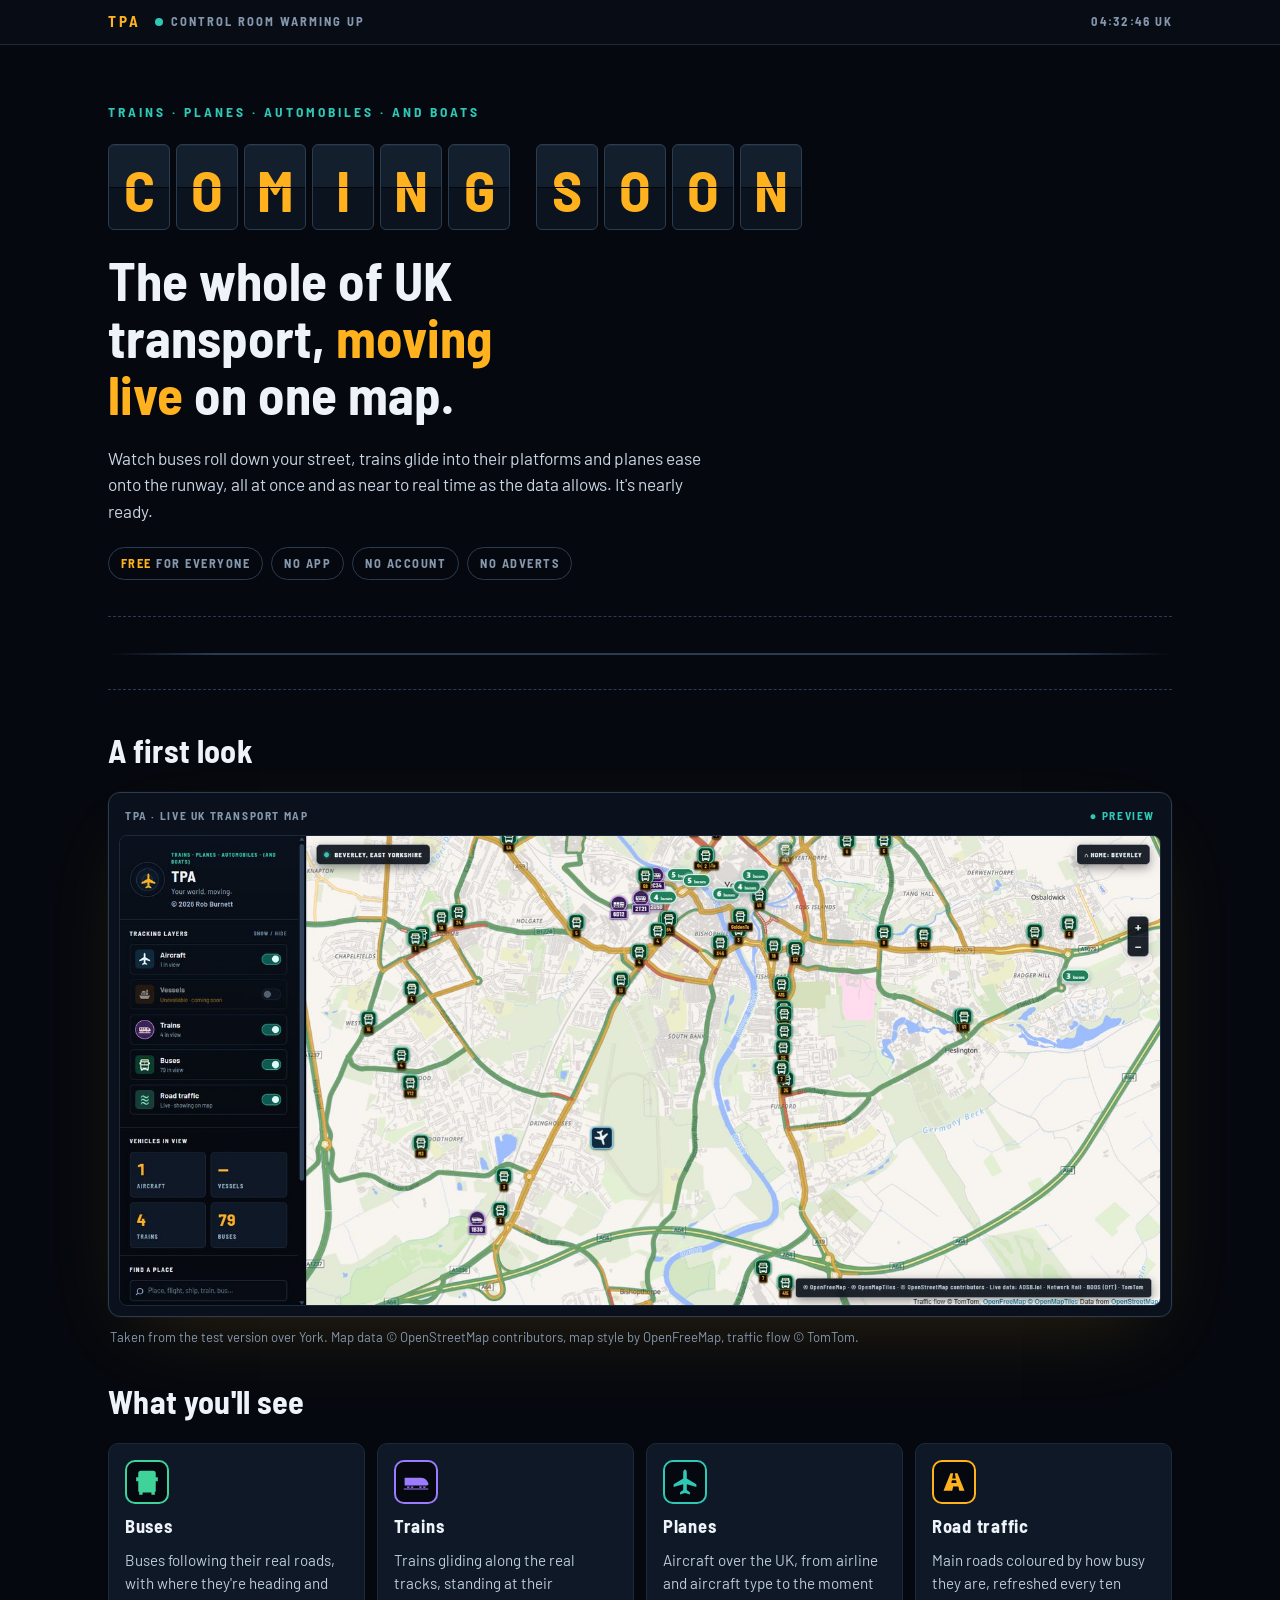
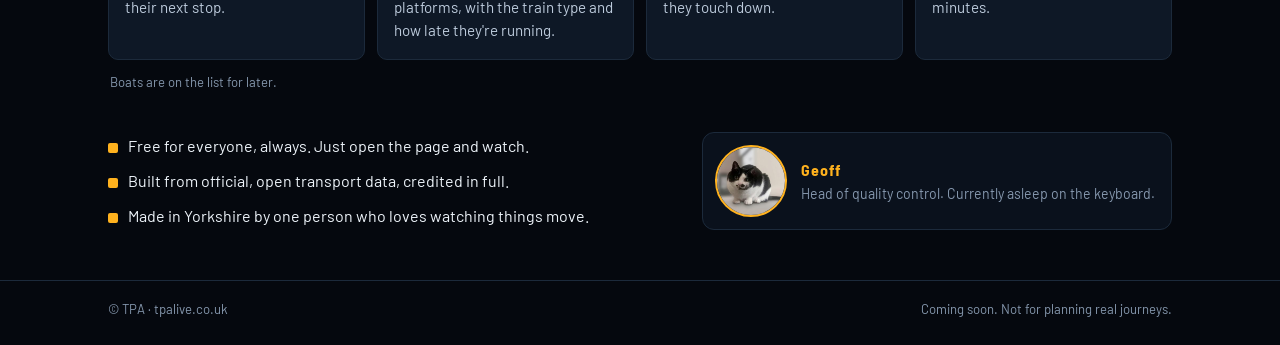
==== v4/web/coming-soon/index.html @ bb5d3092 "Kit 4.16: tpalive.co.uk shows a coming-soon page (no password; test site unchanged) Owner 5 Nov 15:5" ====
<!doctype html>
<html lang="en-GB">
<head>
<meta charset="utf-8">
<meta name="viewport" content="width=device-width, initial-scale=1, viewport-fit=cover">
<title>TPA · Live UK transport, coming soon</title>
<meta name="description" content="TPA: buses, trains, planes and road traffic moving live on one map of the UK. Free for everyone. Coming soon.">
<meta name="theme-color" content="#05080e">
<style>
/* TPA coming-soon page (kit 4.16). Control-room look: navy-black, departure-board amber, signal teal.
   Self-contained: own fonts, no outside requests, nothing collected. */
@font-face{font-family:'TPA Sans';src:url(fonts/Barlow-Regular.woff) format('woff');font-weight:400;font-display:swap}
@font-face{font-family:'TPA Sans';src:url(fonts/Barlow-SemiBold.woff) format('woff');font-weight:600;font-display:swap}
@font-face{font-family:'TPA Sign';src:url(fonts/BarlowSemiCondensed-Bold.woff) format('woff');font-weight:700;font-display:swap}
:root{--bg:#05080e;--panel:#0a111c;--panel2:#0e1826;--line:#1c2a3b;--line2:#2a3c52;--soft:#8597ad;--white:#edf3f9;
  --amber:#ffb21e;--teal:#2fc7b5;--green:#3fd39a;--purple:#9b7bff;
  --sign:'TPA Sign','Arial Narrow',Arial,sans-serif;--sans:'TPA Sans',system-ui,-apple-system,'Segoe UI',Arial,sans-serif;color-scheme:dark}
*{box-sizing:border-box}
html,body{margin:0;background:var(--bg);color:var(--white);font-family:var(--sans);font-size:16px;line-height:1.55}
body{padding-top:env(safe-area-inset-top,0px);padding-bottom:env(safe-area-inset-bottom,0px);overflow-x:hidden}
.wrap{max-width:1100px;margin:0 auto;padding-left:max(18px,env(safe-area-inset-left,0px));padding-right:max(18px,env(safe-area-inset-right,0px))}
a{color:var(--teal)}
:focus-visible{outline:2px solid var(--teal);outline-offset:3px}

/* top status strip */
.strip{border-bottom:1px solid var(--line);background:#070c15}
.strip .wrap{display:flex;justify-content:space-between;align-items:center;gap:12px;padding-block:10px;font-family:var(--sign);letter-spacing:.16em;font-size:.78rem;color:var(--soft);text-transform:uppercase}
.onair{display:flex;align-items:center;gap:8px}
.dot{width:8px;height:8px;border-radius:50%;background:var(--teal);box-shadow:0 0 0 0 rgba(47,199,181,.6);animation:ping 2s infinite}
@keyframes ping{0%{box-shadow:0 0 0 0 rgba(47,199,181,.55)}70%{box-shadow:0 0 0 9px rgba(47,199,181,0)}100%{box-shadow:0 0 0 0 rgba(47,199,181,0)}}
  .brand{color:var(--amber);font-weight:700;letter-spacing:.2em;font-size:.95rem;margin-right:6px}
#clock{font-variant-numeric:tabular-nums;letter-spacing:.1em}

/* hero */
.hero{padding-block:56px 28px;display:grid;gap:22px;justify-items:start}
.eyebrow{font-family:var(--sign);letter-spacing:.22em;color:var(--teal);font-size:.85rem;text-transform:uppercase}
.board{display:flex;flex-wrap:wrap;gap:14px 26px}
.word{display:flex;gap:6px}
.flap{display:inline-grid;place-items:center;width:clamp(30px,9vw,62px);height:clamp(44px,12.6vw,86px);background:linear-gradient(#141f2e 0 49%,#0b131f 51% 100%);
  border:1px solid var(--line2);border-radius:6px;font-family:var(--sign);font-weight:700;font-size:clamp(26px,8.4vw,58px);color:var(--amber);position:relative;
  box-shadow:inset 0 1px 0 rgba(255,255,255,.04)}
.flap::after{content:"";position:absolute;left:0;right:0;top:50%;height:1px;background:#03060b}
h1{margin:0;font-family:var(--sign);font-weight:700;font-size:clamp(1.9rem,5vw,3.3rem);line-height:1.08;text-wrap:balance;max-width:20ch}
h1 em{font-style:normal;color:var(--amber)}
.lead{margin:0;max-width:60ch;color:#c9d4e2;font-size:1.08rem}
.chips{display:flex;flex-wrap:wrap;gap:8px}
.chip{border:1px solid var(--line2);border-radius:999px;padding:6px 12px;font-family:var(--sign);letter-spacing:.12em;font-size:.78rem;color:var(--soft);text-transform:uppercase}
.chip b{color:var(--amber);font-weight:700}

/* moving line: TPA's own icons glide past */
.track{position:relative;height:74px;margin-block:8px 6px;border-top:1px dashed var(--line2);border-bottom:1px dashed var(--line2);overflow:hidden}
.track .rail{position:absolute;left:0;right:0;top:50%;height:2px;background:linear-gradient(90deg,transparent,var(--line2) 10%,var(--line2) 90%,transparent)}
.mover{position:absolute;top:50%;width:46px;height:46px;margin-top:-23px;left:-60px;animation:glide linear infinite;display:grid;place-items:center;border-radius:12px;border:2px solid currentColor;background:var(--panel)}
.mover svg{width:30px;height:30px}
.m1{color:var(--purple);animation-duration:14s}
.m2{color:var(--green);animation-duration:22s;animation-delay:-8s;border-radius:9px}
.m3{color:var(--teal);animation-duration:9s;animation-delay:-3s;border-radius:50%;top:28%}
.m4{color:var(--purple);animation-duration:17s;animation-delay:-12s}
@keyframes glide{from{transform:translateX(0)}to{transform:translateX(calc(100vw + 120px))}}
.m3 svg{transform:rotate(90deg)}

/* screen */
.screen-sec{padding-block:30px}
.monitor{border:1px solid var(--line2);border-radius:12px;background:var(--panel);padding:10px;box-shadow:0 30px 80px -30px rgba(255,178,30,.18),0 0 0 1px rgba(255,255,255,.02)}
.monitor .bar{display:flex;align-items:center;justify-content:space-between;gap:10px;padding:4px 6px 10px;font-family:var(--sign);letter-spacing:.14em;font-size:.72rem;color:var(--soft);text-transform:uppercase}
.monitor .live{color:var(--teal)}
.monitor img{display:block;width:100%;height:auto;border-radius:8px;border:1px solid var(--line)}
.caption{margin:10px 2px 0;color:var(--soft);font-size:.82rem}

/* what to expect */
h2{font-family:var(--sign);font-weight:700;font-size:clamp(1.4rem,3.4vw,2rem);margin:0 0 16px;letter-spacing:.01em}
.cards{display:grid;grid-template-columns:repeat(4,minmax(0,1fr));gap:12px}
@media (max-width:860px){.cards{grid-template-columns:repeat(2,minmax(0,1fr))}}
@media (max-width:480px){.cards{grid-template-columns:minmax(0,1fr)}}
.card{background:var(--panel2);border:1px solid var(--line);border-radius:10px;padding:16px;display:grid;gap:8px;align-content:start}
.card .ic{width:44px;height:44px;border-radius:10px;display:grid;place-items:center;border:2px solid currentColor;background:var(--bg)}
.card .ic svg{width:28px;height:28px}
.card h3{margin:0;font-family:var(--sign);font-weight:700;font-size:1.15rem;letter-spacing:.04em}
.card p{margin:0;color:#bccadb;font-size:.95rem}
.soon{opacity:.75}
.soon .tag{font-family:var(--sign);font-size:.72rem;letter-spacing:.14em;color:var(--amber);text-transform:uppercase}

.promise{padding-block:40px 20px;display:grid;grid-template-columns:minmax(0,1fr) auto;gap:24px;align-items:center}
@media (max-width:700px){.promise{grid-template-columns:minmax(0,1fr)}}
.promise ul{margin:0;padding:0;list-style:none;display:grid;gap:10px}
.promise li{display:flex;gap:10px;align-items:baseline}
.promise li::before{content:"";flex:none;width:10px;height:10px;border-radius:2px;background:var(--amber);transform:translateY(1px)}
.geoff{display:flex;gap:14px;align-items:center;background:var(--panel);border:1px solid var(--line);border-radius:12px;padding:12px 16px 12px 12px}
.geoff img{width:72px;height:72px;border-radius:50%;object-fit:cover;border:2px solid var(--amber)}
.geoff b{font-family:var(--sign);letter-spacing:.06em;color:var(--amber)}
.geoff span{display:block;color:var(--soft);font-size:.88rem}

footer{border-top:1px solid var(--line);margin-top:30px}
footer .wrap{padding-block:18px 26px;color:var(--soft);font-size:.82rem;display:flex;flex-wrap:wrap;gap:8px 18px;justify-content:space-between}

@media (prefers-reduced-motion:reduce){.mover,.dot{animation:none}.mover{position:static;margin:0;display:inline-grid}.track{display:flex;gap:16px;align-items:center;justify-content:center;height:auto;padding:12px}.track .rail{display:none}}
</style>
</head>
<body>
<div class="strip"><div class="wrap">
  <span class="onair"><b class="brand">TPA</b><span class="dot" aria-hidden="true"></span>Control room warming up</span>
  <span id="clock" aria-label="Current UK time"></span>
</div></div>

<main class="wrap">
  <section class="hero" aria-labelledby="h">
    <span class="eyebrow">Trains · Planes · Automobiles · and boats</span>
    <div class="board" id="board" aria-hidden="true"></div>
    <h1 id="h">The whole of UK transport, <em>moving live</em> on one map.</h1>
    <p class="lead">Watch buses roll down your street, trains glide into their platforms and planes ease onto the runway, all at once and as near to real time as the data allows. It's nearly ready.</p>
    <div class="chips"><span class="chip"><b>Free</b> for everyone</span><span class="chip">No app</span><span class="chip">No account</span><span class="chip">No adverts</span></div>
  </section>

  <div class="track" aria-hidden="true">
    <div class="rail"></div>
    <div class="mover m1"><svg viewBox="0 0 32 32"><path fill="currentColor" d="M3 11h18.5c3.6 0 6.2 1.6 7.7 4.6l.9 1.8c.6 1.3-.3 2.6-1.7 2.6H3ZM5 13.2h3v3H5ZM10 13.2h3v3h-3ZM15 13.2h3v3h-3ZM21 13.2h2.6c1.5 0 2.8.8 3.5 2.2l.4.8H21ZM5.4 21.2a1.7 1.7 0 1 0 3.4 0ZM9.8 21.2a1.7 1.7 0 1 0 3.4 0ZM19.4 21.2a1.7 1.7 0 1 0 3.4 0ZM23.8 21.2a1.7 1.7 0 1 0 3.4 0ZM2 23.4h28v1.3H2Z"/><path fill="#ffb21e" d="M3.6 17.4h24.6v1.1H3.6Z"/></svg></div>
    <div class="mover m2"><svg viewBox="0 0 32 32"><path fill="currentColor" d="M9 3h14a3 3 0 0 1 3 3v20a2 2 0 0 1-2 2H8a2 2 0 0 1-2-2V6a3 3 0 0 1 3-3ZM9 5h14v3H9ZM8 10h7.5v5H8ZM16.5 10H24v5h-7.5ZM8 17.5h16V23H8ZM9 24.4h3V26H9ZM20 24.4h3V26h-3ZM7 28h4v2.5H7ZM21 28h4v2.5h-4ZM3.6 10.5h2.4v4.5H3.6ZM26 10.5h2.4v4.5H26Z"/><path fill="#ffb21e" d="M9.7 5.7h12.6v1.6H9.7Z"/></svg></div>
    <div class="mover m3"><svg viewBox="0 0 32 32"><path fill="currentColor" d="M16 1.8c1.25 0 2.05 1.7 2.05 3.7V12l10.95 6.6v3.1L18.05 18.6V25l3.6 2.7v2.5L16 28.7l-5.65 1.5v-2.5l3.6-2.7v-6.4L3 21.7v-3.1L13.95 12V5.5c0-2 .8-3.7 2.05-3.7Z"/></svg></div>
    <div class="mover m4"><svg viewBox="0 0 32 32"><path fill="currentColor" d="M2 12h17c4.5 0 8.3 2.2 10.6 5.6l.6.9c.5.8-.1 1.7-1 1.7H2ZM4 13.8h12.8v2.3H4ZM19.4 13.8c2.4.2 4.4 1.1 5.9 2.3h-5.9ZM4.3 21.4a1.6 1.6 0 1 0 3.2 0ZM8.3 21.4a1.6 1.6 0 1 0 3.2 0ZM19.3 21.4a1.6 1.6 0 1 0 3.2 0ZM23.3 21.4a1.6 1.6 0 1 0 3.2 0ZM2 23.4h28v1.3H2Z"/><path fill="#ffb21e" d="M26.6 17.2c1.2.4 2.3 1 3 1.6l.6.9c.3.4.1.8-.2 1H26.6Z"/></svg></div>
  </div>

  <section class="screen-sec" id="preview-sec" aria-labelledby="ph">
    <h2 id="ph">A first look</h2>
    <div class="monitor">
      <div class="bar"><span>TPA · live UK transport map</span><span class="live">● Preview</span></div>
      <img src="preview.jpg" alt="A preview of TPA: a dark map of the UK with bus, train and plane icons and coloured road traffic" width="1600" height="722" onerror="document.getElementById('preview-sec').hidden=true">
    </div>
    <p class="caption">Taken from the test version over York. Map data © OpenStreetMap contributors, map style by OpenFreeMap, traffic flow © TomTom.</p>
  </section>

  <section aria-labelledby="eh">
    <h2 id="eh">What you'll see</h2>
    <div class="cards">
      <article class="card"><span class="ic" style="color:var(--green)"><svg viewBox="0 0 32 32"><path fill="currentColor" d="M9 3h14a3 3 0 0 1 3 3v20a2 2 0 0 1-2 2H8a2 2 0 0 1-2-2V6a3 3 0 0 1 3-3ZM9 5h14v3H9ZM8 10h7.5v5H8ZM16.5 10H24v5h-7.5ZM8 17.5h16V23H8ZM9 24.4h3V26H9ZM20 24.4h3V26h-3ZM7 28h4v2.5H7ZM21 28h4v2.5h-4ZM3.6 10.5h2.4v4.5H3.6ZM26 10.5h2.4v4.5H26Z"/></svg></span><h3>Buses</h3><p>Buses following their real roads, with where they're heading and their next stop.</p></article>
      <article class="card"><span class="ic" style="color:var(--purple)"><svg viewBox="0 0 32 32"><path fill="currentColor" d="M3 11h18.5c3.6 0 6.2 1.6 7.7 4.6l.9 1.8c.6 1.3-.3 2.6-1.7 2.6H3ZM5 13.2h3v3H5ZM10 13.2h3v3h-3ZM15 13.2h3v3h-3ZM21 13.2h2.6c1.5 0 2.8.8 3.5 2.2l.4.8H21ZM5.4 21.2a1.7 1.7 0 1 0 3.4 0ZM9.8 21.2a1.7 1.7 0 1 0 3.4 0ZM19.4 21.2a1.7 1.7 0 1 0 3.4 0ZM23.8 21.2a1.7 1.7 0 1 0 3.4 0ZM2 23.4h28v1.3H2Z"/></svg></span><h3>Trains</h3><p>Trains gliding along the real tracks, standing at their platforms, with the train type and how late they're running.</p></article>
      <article class="card"><span class="ic" style="color:var(--teal)"><svg viewBox="0 0 32 32"><path fill="currentColor" d="M16 1.8c1.25 0 2.05 1.7 2.05 3.7V12l10.95 6.6v3.1L18.05 18.6V25l3.6 2.7v2.5L16 28.7l-5.65 1.5v-2.5l3.6-2.7v-6.4L3 21.7v-3.1L13.95 12V5.5c0-2 .8-3.7 2.05-3.7Z"/></svg></span><h3>Planes</h3><p>Aircraft over the UK, from airline and aircraft type to the moment they touch down.</p></article>
      <article class="card"><span class="ic" style="color:var(--amber)"><svg viewBox="0 0 32 32"><path fill="currentColor" d="M4 26 12 6h3l-1 6h4l-1-6h3l8 20h-6l-1-5h-6l-1 5Zm9-9h6l-.6-3h-4.8Z"/></svg></span><h3>Road traffic</h3><p>Main roads coloured by how busy they are, refreshed every ten minutes.</p></article>
    </div>
    <p class="caption" style="margin-top:12px">Boats are on the list for later.</p>
  </section>

  <section class="promise" aria-label="Our promise">
    <ul>
      <li>Free for everyone, always. Just open the page and watch.</li>
      <li>Built from official, open transport data, credited in full.</li>
      <li>Made in Yorkshire by one person who loves watching things move.</li>
    </ul>
    <div class="geoff"><img src="geoff.jpg" alt="Geoff, a black and white cat" width="72" height="72"><div><b>Geoff</b><span>Head of quality control. Currently asleep on the keyboard.</span></div></div>
  </section>
</main>

<footer><div class="wrap"><span>© TPA · tpalive.co.uk</span><span>Coming soon. Not for planning real journeys.</span></div></footer>

<script>
(function(){
  // departure-board letters flip into place
  var words=['COMING','SOON'], board=document.getElementById('board'), chars='ABCDEFGHIJKLMNOPQRSTUVWXYZ', reduce=matchMedia('(prefers-reduced-motion: reduce)').matches, k=0;
  words.forEach(function(w){
    var g=document.createElement('span');g.className='word';board.appendChild(g);
    w.split('').forEach(function(ch){
      var f=document.createElement('span');f.className='flap';g.appendChild(f);
      if(reduce){f.textContent=ch;return;}
      var n=0,stop=8+(k++)*2;var t=setInterval(function(){f.textContent=n>=stop?ch:chars[(Math.random()*26)|0];if(n++>=stop)clearInterval(t);},55);
    });
  });
  // UK clock in the top strip
  var c=document.getElementById('clock');
  function tick(){try{c.textContent=new Date().toLocaleTimeString('en-GB',{timeZone:'Europe/London',hour:'2-digit',minute:'2-digit',second:'2-digit'})+' UK';}catch(e){c.textContent='';}}
  tick();setInterval(tick,1000);
})();
</script>
</body>
</html>
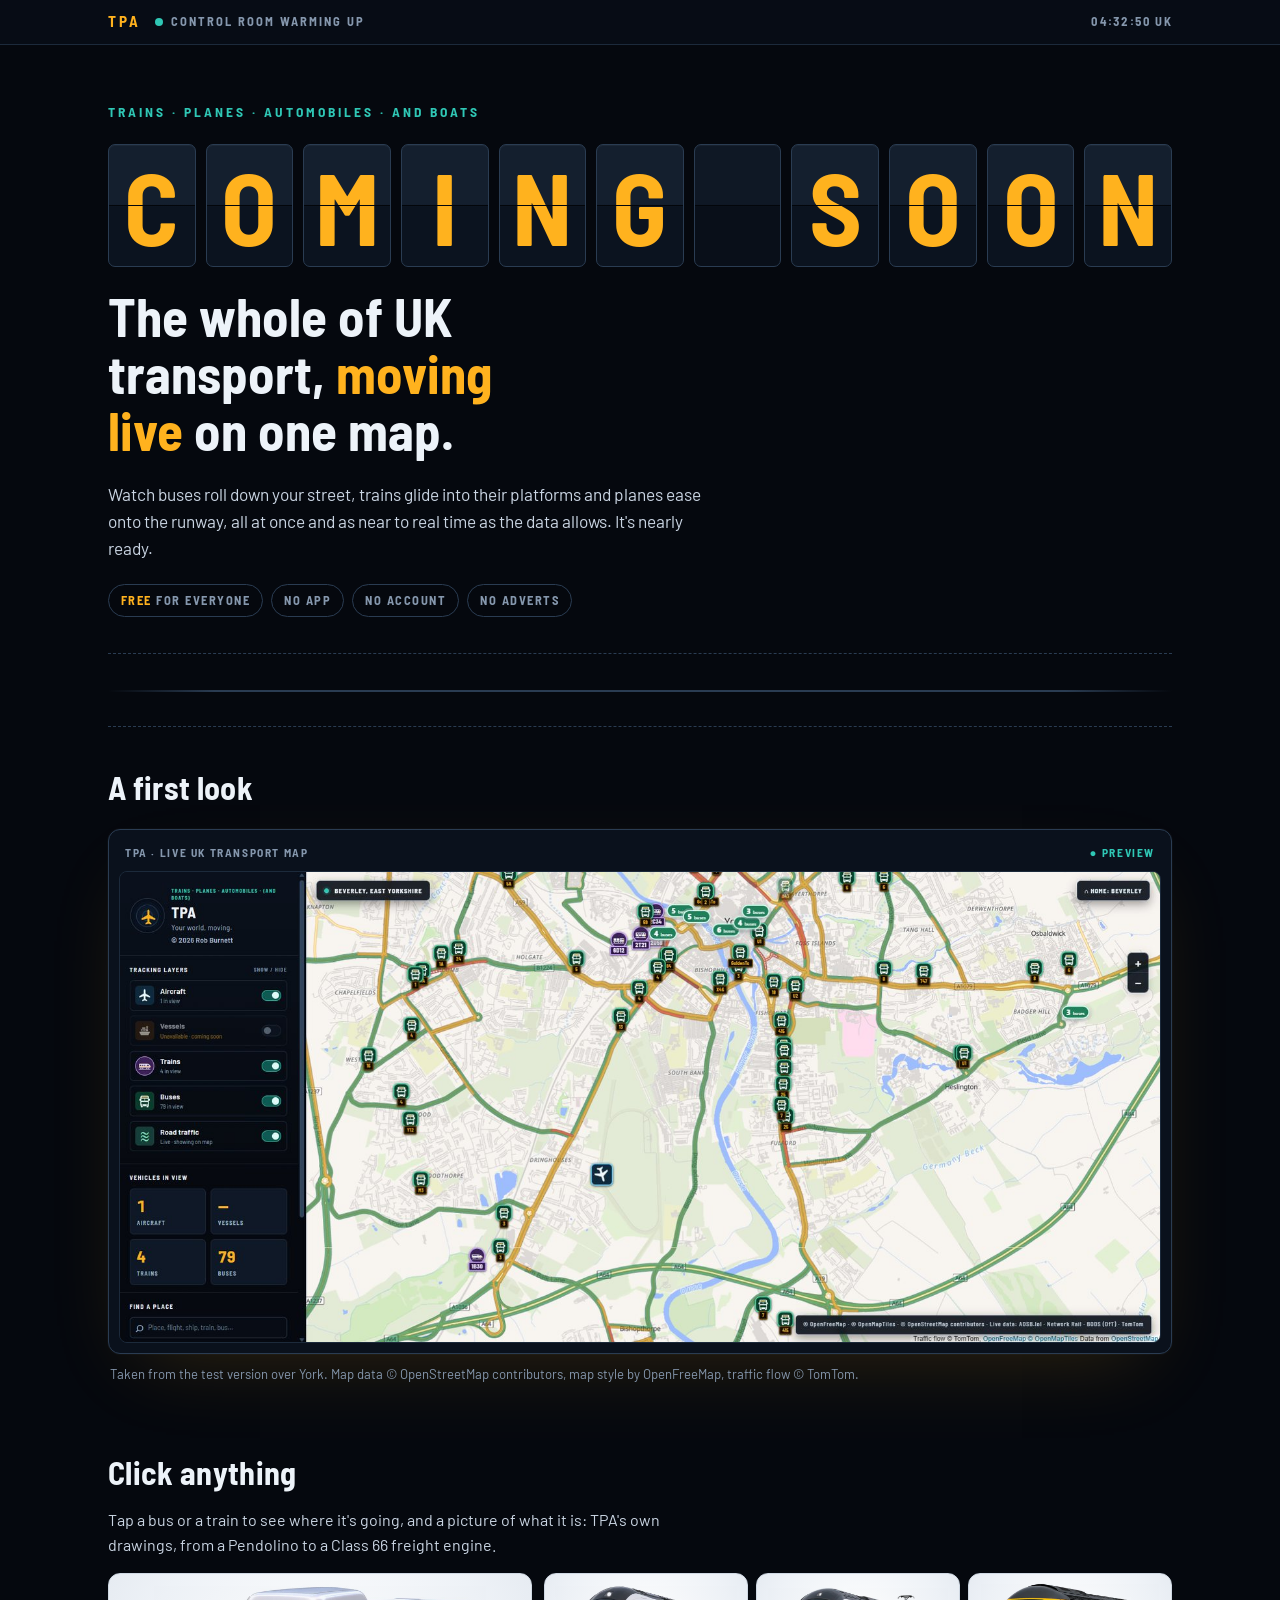
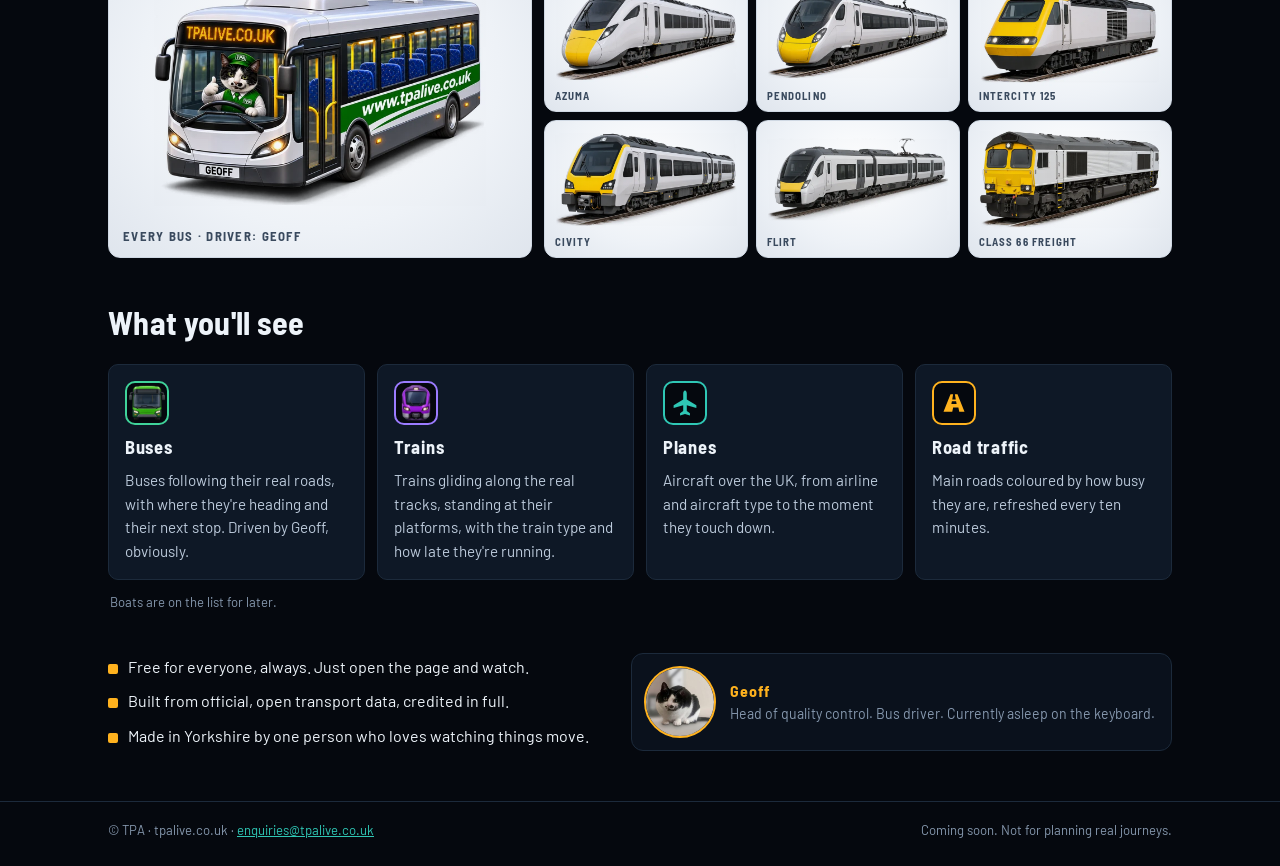
==== commit ab752645: "HQ 4.22.1 + holding page: Geoff's thumbs-up bus, new icons, the fleet, a full-width departure board " ====
--- a/v4/web/coming-soon/index.html
+++ b/v4/web/coming-soon/index.html
@@ -7,7 +7,7 @@
 <meta name="description" content="TPA: buses, trains, planes and road traffic moving live on one map of the UK. Free for everyone. Coming soon.">
 <meta name="theme-color" content="#05080e">
 <style>
-/* TPA coming-soon page (kit 4.16). Control-room look: navy-black, departure-board amber, signal teal.
+/* TPA coming-soon page (kit 4.16; 4.22.1: new icons, the fleet, Geoff's bus). Control-room look: navy-black, departure-board amber, signal teal.
    Self-contained: own fonts, no outside requests, nothing collected. */
 @font-face{font-family:'TPA Sans';src:url(fonts/Barlow-Regular.woff) format('woff');font-weight:400;font-display:swap}
 @font-face{font-family:'TPA Sans';src:url(fonts/Barlow-SemiBold.woff) format('woff');font-weight:600;font-display:swap}
@@ -34,11 +34,13 @@
 /* hero */
 .hero{padding-block:56px 28px;display:grid;gap:22px;justify-items:start}
 .eyebrow{font-family:var(--sign);letter-spacing:.22em;color:var(--teal);font-size:.85rem;text-transform:uppercase}
-.board{display:flex;flex-wrap:wrap;gap:14px 26px}
-.word{display:flex;gap:6px}
-.flap{display:inline-grid;place-items:center;width:clamp(30px,9vw,62px);height:clamp(44px,12.6vw,86px);background:linear-gradient(#141f2e 0 49%,#0b131f 51% 100%);
-  border:1px solid var(--line2);border-radius:6px;font-family:var(--sign);font-weight:700;font-size:clamp(26px,8.4vw,58px);color:var(--amber);position:relative;
-  box-shadow:inset 0 1px 0 rgba(255,255,255,.04)}
+.board{justify-self:stretch;width:100%;display:grid;grid-template-columns:repeat(11,minmax(0,1fr));gap:clamp(3px,.9vw,10px);container-type:inline-size}
+.flap{display:grid;place-items:center;aspect-ratio:5/7;background:linear-gradient(#141f2e 0 49%,#0b131f 51% 100%);
+  border:1px solid var(--line2);border-radius:clamp(3px,.6vw,7px);font-family:var(--sign);font-weight:700;font-size:min(9.6cqw,120px);line-height:1;color:var(--amber);position:relative;
+  box-shadow:inset 0 1px 0 rgba(255,255,255,.04);overflow:hidden}
+.flap.gap{background:linear-gradient(#0f1825 0 49%,#090f19 51% 100%)}
+.flap.turn{animation:turn .055s linear}
+@keyframes turn{0%{transform:scaleY(1)}50%{transform:scaleY(.82)}100%{transform:scaleY(1)}}
 .flap::after{content:"";position:absolute;left:0;right:0;top:50%;height:1px;background:#03060b}
 h1{margin:0;font-family:var(--sign);font-weight:700;font-size:clamp(1.9rem,5vw,3.3rem);line-height:1.08;text-wrap:balance;max-width:20ch}
 h1 em{font-style:normal;color:var(--amber)}
@@ -59,6 +61,19 @@
 @keyframes glide{from{transform:translateX(0)}to{transform:translateX(calc(100vw + 120px))}}
 .m3 svg{transform:rotate(90deg)}
 
+.mover.pic{padding:2px;overflow:hidden}.mover.pic img,.card .ic.pic img{width:100%;height:100%;object-fit:contain;display:block}
+.card .ic.pic{padding:2px;overflow:hidden}
+/* the fleet: click any bus or train for a picture of its type */
+.fleet-sec{padding-block:34px 40px}
+.fleet-lead{margin:-6px 0 16px;color:#c9d4e2;max-width:62ch}
+.fleet{display:grid;grid-template-columns:minmax(0,1.35fr) minmax(0,2fr);gap:12px}
+@media (max-width:760px){.fleet{grid-template-columns:minmax(0,1fr)}}
+.plate{margin:0;border-radius:12px;border:1px solid #cfd8e3;background:radial-gradient(ellipse at 50% 35%,#ffffff 0,#eef2f7 60%,#dfe5ed 100%);padding:10px;display:grid;align-content:space-between}
+.plate img{display:block;width:100%;height:auto;mix-blend-mode:multiply}
+.plate figcaption{color:#3a4a5e;font-size:.8rem;font-family:var(--sign);letter-spacing:.1em;text-transform:uppercase;padding:4px 4px 0}
+.trains{display:grid;grid-template-columns:repeat(3,minmax(0,1fr));gap:8px}
+.trains .plate{padding:6px}
+.trains .plate figcaption{font-size:.68rem;padding-top:2px}
 /* screen */
 .screen-sec{padding-block:30px}
 .monitor{border:1px solid var(--line2);border-radius:12px;background:var(--panel);padding:10px;box-shadow:0 30px 80px -30px rgba(255,178,30,.18),0 0 0 1px rgba(255,255,255,.02)}
@@ -113,10 +128,10 @@
 
   <div class="track" aria-hidden="true">
     <div class="rail"></div>
-    <div class="mover m1"><svg viewBox="0 0 32 32"><path fill="currentColor" d="M3 11h18.5c3.6 0 6.2 1.6 7.7 4.6l.9 1.8c.6 1.3-.3 2.6-1.7 2.6H3ZM5 13.2h3v3H5ZM10 13.2h3v3h-3ZM15 13.2h3v3h-3ZM21 13.2h2.6c1.5 0 2.8.8 3.5 2.2l.4.8H21ZM5.4 21.2a1.7 1.7 0 1 0 3.4 0ZM9.8 21.2a1.7 1.7 0 1 0 3.4 0ZM19.4 21.2a1.7 1.7 0 1 0 3.4 0ZM23.8 21.2a1.7 1.7 0 1 0 3.4 0ZM2 23.4h28v1.3H2Z"/><path fill="#ffb21e" d="M3.6 17.4h24.6v1.1H3.6Z"/></svg></div>
-    <div class="mover m2"><svg viewBox="0 0 32 32"><path fill="currentColor" d="M9 3h14a3 3 0 0 1 3 3v20a2 2 0 0 1-2 2H8a2 2 0 0 1-2-2V6a3 3 0 0 1 3-3ZM9 5h14v3H9ZM8 10h7.5v5H8ZM16.5 10H24v5h-7.5ZM8 17.5h16V23H8ZM9 24.4h3V26H9ZM20 24.4h3V26h-3ZM7 28h4v2.5H7ZM21 28h4v2.5h-4ZM3.6 10.5h2.4v4.5H3.6ZM26 10.5h2.4v4.5H26Z"/><path fill="#ffb21e" d="M9.7 5.7h12.6v1.6H9.7Z"/></svg></div>
+    <div class="mover m1 pic"><img src="pics/icon-train.webp" alt=""></div>
+    <div class="mover m2 pic"><img src="pics/icon-bus.webp" alt=""></div>
     <div class="mover m3"><svg viewBox="0 0 32 32"><path fill="currentColor" d="M16 1.8c1.25 0 2.05 1.7 2.05 3.7V12l10.95 6.6v3.1L18.05 18.6V25l3.6 2.7v2.5L16 28.7l-5.65 1.5v-2.5l3.6-2.7v-6.4L3 21.7v-3.1L13.95 12V5.5c0-2 .8-3.7 2.05-3.7Z"/></svg></div>
-    <div class="mover m4"><svg viewBox="0 0 32 32"><path fill="currentColor" d="M2 12h17c4.5 0 8.3 2.2 10.6 5.6l.6.9c.5.8-.1 1.7-1 1.7H2ZM4 13.8h12.8v2.3H4ZM19.4 13.8c2.4.2 4.4 1.1 5.9 2.3h-5.9ZM4.3 21.4a1.6 1.6 0 1 0 3.2 0ZM8.3 21.4a1.6 1.6 0 1 0 3.2 0ZM19.3 21.4a1.6 1.6 0 1 0 3.2 0ZM23.3 21.4a1.6 1.6 0 1 0 3.2 0ZM2 23.4h28v1.3H2Z"/><path fill="#ffb21e" d="M26.6 17.2c1.2.4 2.3 1 3 1.6l.6.9c.3.4.1.8-.2 1H26.6Z"/></svg></div>
+    <div class="mover m4 pic"><img src="pics/icon-train.webp" alt=""></div>
   </div>
 
   <section class="screen-sec" id="preview-sec" aria-labelledby="ph">
@@ -128,11 +143,27 @@
     <p class="caption">Taken from the test version over York. Map data © OpenStreetMap contributors, map style by OpenFreeMap, traffic flow © TomTom.</p>
   </section>
 
+  <section class="fleet-sec" aria-labelledby="fh">
+    <h2 id="fh">Click anything</h2>
+    <p class="fleet-lead">Tap a bus or a train to see where it's going, and a picture of what it is: TPA's own drawings, from a Pendolino to a Class 66 freight engine.</p>
+    <div class="fleet">
+      <figure class="plate"><img src="pics/bus-geoff.webp" alt="Geoff the cat giving a thumbs up from the driver's seat of a TPA bus" width="720" height="400" loading="lazy"><figcaption>Every bus · driver: Geoff</figcaption></figure>
+      <div class="trains">
+        <figure class="plate"><img src="pics/c800.webp" alt="" width="720" height="400" loading="lazy"><figcaption>Azuma</figcaption></figure>
+        <figure class="plate"><img src="pics/c390.webp" alt="" width="720" height="400" loading="lazy"><figcaption>Pendolino</figcaption></figure>
+        <figure class="plate"><img src="pics/c43.webp" alt="" width="720" height="400" loading="lazy"><figcaption>InterCity 125</figcaption></figure>
+        <figure class="plate"><img src="pics/c195.webp" alt="" width="720" height="400" loading="lazy"><figcaption>Civity</figcaption></figure>
+        <figure class="plate"><img src="pics/c755.webp" alt="" width="720" height="400" loading="lazy"><figcaption>FLIRT</figcaption></figure>
+        <figure class="plate"><img src="pics/c66.webp" alt="" width="720" height="400" loading="lazy"><figcaption>Class 66 freight</figcaption></figure>
+      </div>
+    </div>
+  </section>
+
   <section aria-labelledby="eh">
     <h2 id="eh">What you'll see</h2>
     <div class="cards">
-      <article class="card"><span class="ic" style="color:var(--green)"><svg viewBox="0 0 32 32"><path fill="currentColor" d="M9 3h14a3 3 0 0 1 3 3v20a2 2 0 0 1-2 2H8a2 2 0 0 1-2-2V6a3 3 0 0 1 3-3ZM9 5h14v3H9ZM8 10h7.5v5H8ZM16.5 10H24v5h-7.5ZM8 17.5h16V23H8ZM9 24.4h3V26H9ZM20 24.4h3V26h-3ZM7 28h4v2.5H7ZM21 28h4v2.5h-4ZM3.6 10.5h2.4v4.5H3.6ZM26 10.5h2.4v4.5H26Z"/></svg></span><h3>Buses</h3><p>Buses following their real roads, with where they're heading and their next stop.</p></article>
-      <article class="card"><span class="ic" style="color:var(--purple)"><svg viewBox="0 0 32 32"><path fill="currentColor" d="M3 11h18.5c3.6 0 6.2 1.6 7.7 4.6l.9 1.8c.6 1.3-.3 2.6-1.7 2.6H3ZM5 13.2h3v3H5ZM10 13.2h3v3h-3ZM15 13.2h3v3h-3ZM21 13.2h2.6c1.5 0 2.8.8 3.5 2.2l.4.8H21ZM5.4 21.2a1.7 1.7 0 1 0 3.4 0ZM9.8 21.2a1.7 1.7 0 1 0 3.4 0ZM19.4 21.2a1.7 1.7 0 1 0 3.4 0ZM23.8 21.2a1.7 1.7 0 1 0 3.4 0ZM2 23.4h28v1.3H2Z"/></svg></span><h3>Trains</h3><p>Trains gliding along the real tracks, standing at their platforms, with the train type and how late they're running.</p></article>
+      <article class="card"><span class="ic pic" style="color:var(--green)"><img src="pics/icon-bus.webp" alt=""></span><h3>Buses</h3><p>Buses following their real roads, with where they're heading and their next stop. Driven by Geoff, obviously.</p></article>
+      <article class="card"><span class="ic pic" style="color:var(--purple)"><img src="pics/icon-train.webp" alt=""></span><h3>Trains</h3><p>Trains gliding along the real tracks, standing at their platforms, with the train type and how late they're running.</p></article>
       <article class="card"><span class="ic" style="color:var(--teal)"><svg viewBox="0 0 32 32"><path fill="currentColor" d="M16 1.8c1.25 0 2.05 1.7 2.05 3.7V12l10.95 6.6v3.1L18.05 18.6V25l3.6 2.7v2.5L16 28.7l-5.65 1.5v-2.5l3.6-2.7v-6.4L3 21.7v-3.1L13.95 12V5.5c0-2 .8-3.7 2.05-3.7Z"/></svg></span><h3>Planes</h3><p>Aircraft over the UK, from airline and aircraft type to the moment they touch down.</p></article>
       <article class="card"><span class="ic" style="color:var(--amber)"><svg viewBox="0 0 32 32"><path fill="currentColor" d="M4 26 12 6h3l-1 6h4l-1-6h3l8 20h-6l-1-5h-6l-1 5Zm9-9h6l-.6-3h-4.8Z"/></svg></span><h3>Road traffic</h3><p>Main roads coloured by how busy they are, refreshed every ten minutes.</p></article>
     </div>
@@ -145,24 +176,31 @@
       <li>Built from official, open transport data, credited in full.</li>
       <li>Made in Yorkshire by one person who loves watching things move.</li>
     </ul>
-    <div class="geoff"><img src="geoff.jpg" alt="Geoff, a black and white cat" width="72" height="72"><div><b>Geoff</b><span>Head of quality control. Currently asleep on the keyboard.</span></div></div>
+    <div class="geoff"><img src="geoff.jpg" alt="Geoff, a black and white cat" width="72" height="72"><div><b>Geoff</b><span>Head of quality control. Bus driver. Currently asleep on the keyboard.</span></div></div>
   </section>
 </main>
 
-<footer><div class="wrap"><span>© TPA · tpalive.co.uk</span><span>Coming soon. Not for planning real journeys.</span></div></footer>
+<footer><div class="wrap"><span>© TPA · tpalive.co.uk · <a href="mailto:enquiries@tpalive.co.uk">enquiries@tpalive.co.uk</a></span><span>Coming soon. Not for planning real journeys.</span></div></footer>
 
 <script>
 (function(){
-  // departure-board letters flip into place
-  var words=['COMING','SOON'], board=document.getElementById('board'), chars='ABCDEFGHIJKLMNOPQRSTUVWXYZ', reduce=matchMedia('(prefers-reduced-motion: reduce)').matches, k=0;
-  words.forEach(function(w){
-    var g=document.createElement('span');g.className='word';board.appendChild(g);
-    w.split('').forEach(function(ch){
-      var f=document.createElement('span');f.className='flap';g.appendChild(f);
+  // departure-board letters flip into place (4.22.1, owner 21:41: "fit across the page and occasionally flicker
+  // round, like a real one every now and then")
+  var text='COMING SOON', board=document.getElementById('board'), chars='ABCDEFGHIJKLMNOPQRSTUVWXYZ ', reduce=matchMedia('(prefers-reduced-motion: reduce)').matches, flaps=[];
+  text.split('').forEach(function(ch){var f=document.createElement('span');f.className='flap'+(ch===' '?' gap':'');board.appendChild(f);flaps.push([f,ch]);});
+  function roll(first){
+    flaps.forEach(function(p,i){
+      var f=p[0],ch=p[1];
       if(reduce){f.textContent=ch;return;}
-      var n=0,stop=8+(k++)*2;var t=setInterval(function(){f.textContent=n>=stop?ch:chars[(Math.random()*26)|0];if(n++>=stop)clearInterval(t);},55);
+      var n=0,stop=(first?8:5)+i*2+((Math.random()*4)|0);
+      var t=setInterval(function(){
+        f.textContent=n>=stop?ch:chars[(Math.random()*chars.length)|0];
+        f.classList.remove('turn');void f.offsetWidth;f.classList.add('turn');
+        if(n++>=stop)clearInterval(t);},55);
     });
-  });
+  }
+  roll(true);
+  if(!reduce)(function later(){setTimeout(function(){if(!document.hidden)roll(false);later();},18000+Math.random()*22000);})();
   // UK clock in the top strip
   var c=document.getElementById('clock');
   function tick(){try{c.textContent=new Date().toLocaleTimeString('en-GB',{timeZone:'Europe/London',hour:'2-digit',minute:'2-digit',second:'2-digit'})+' UK';}catch(e){c.textContent='';}}
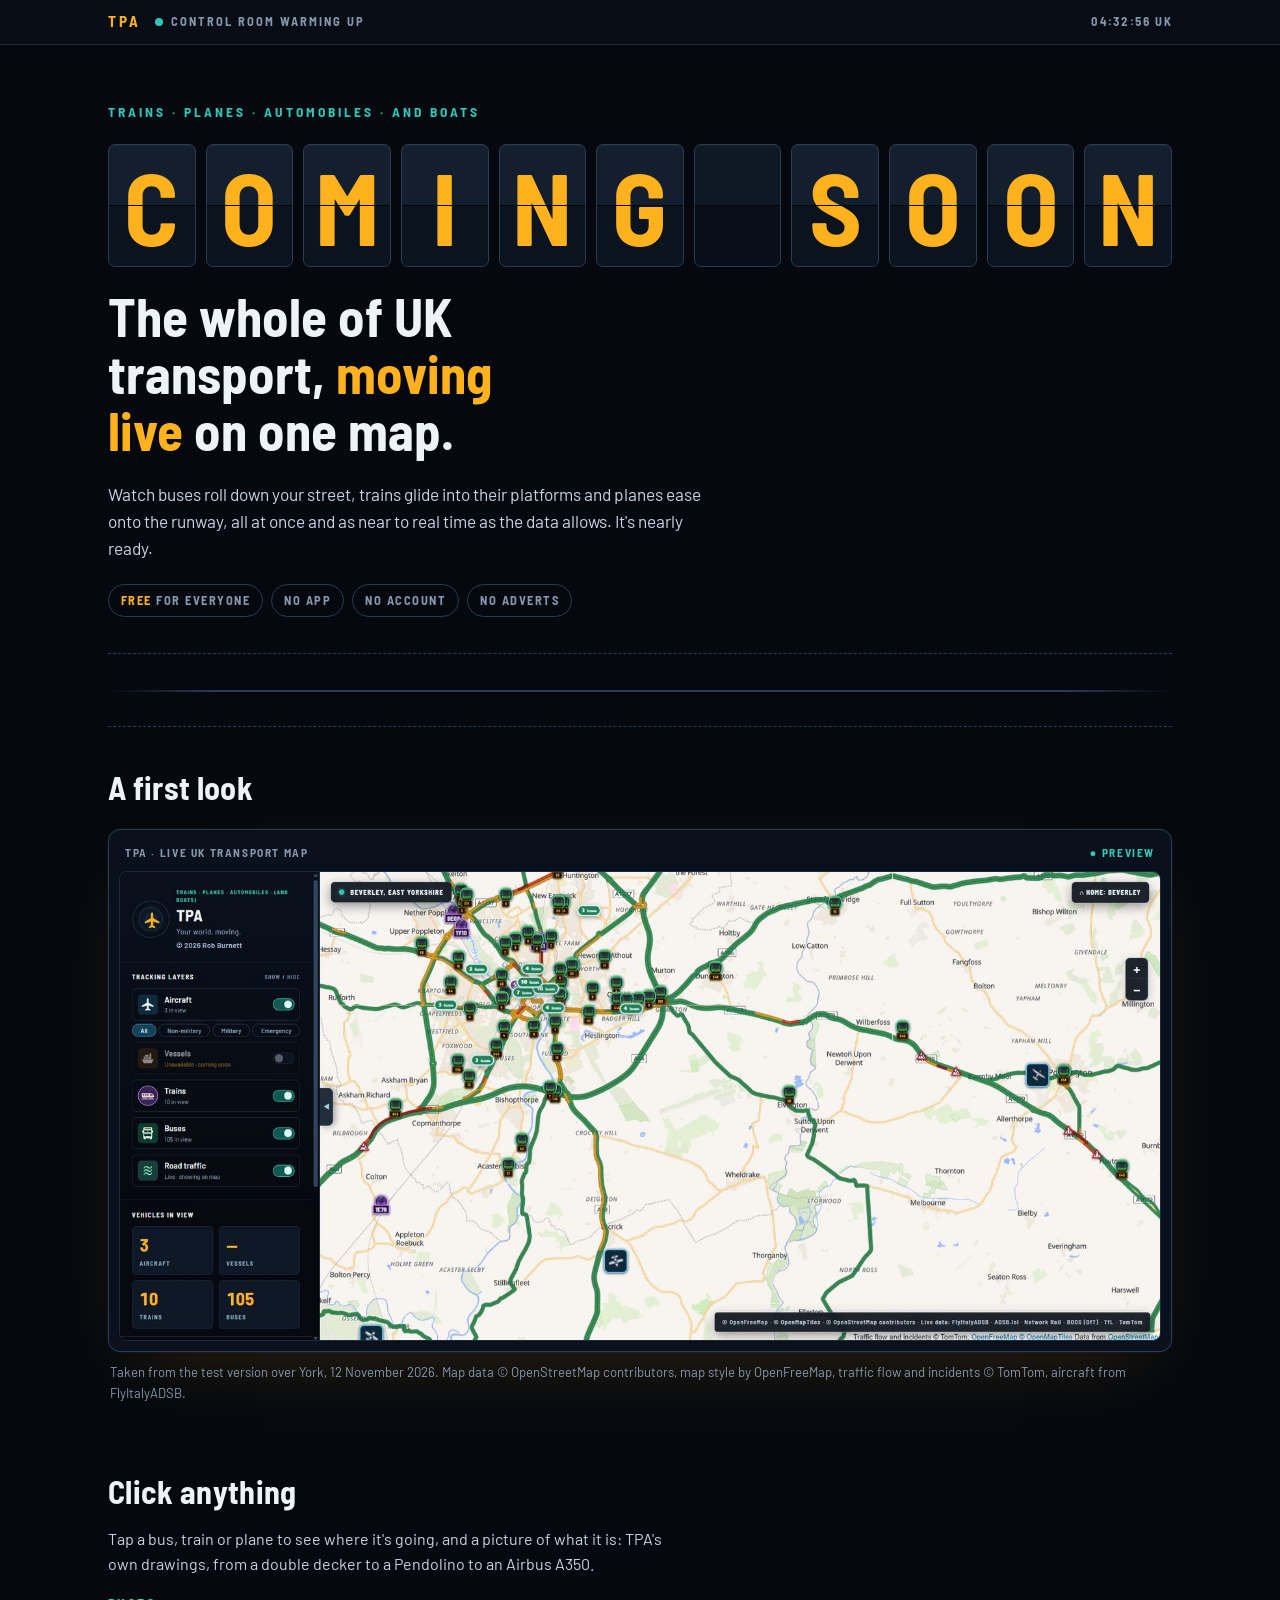
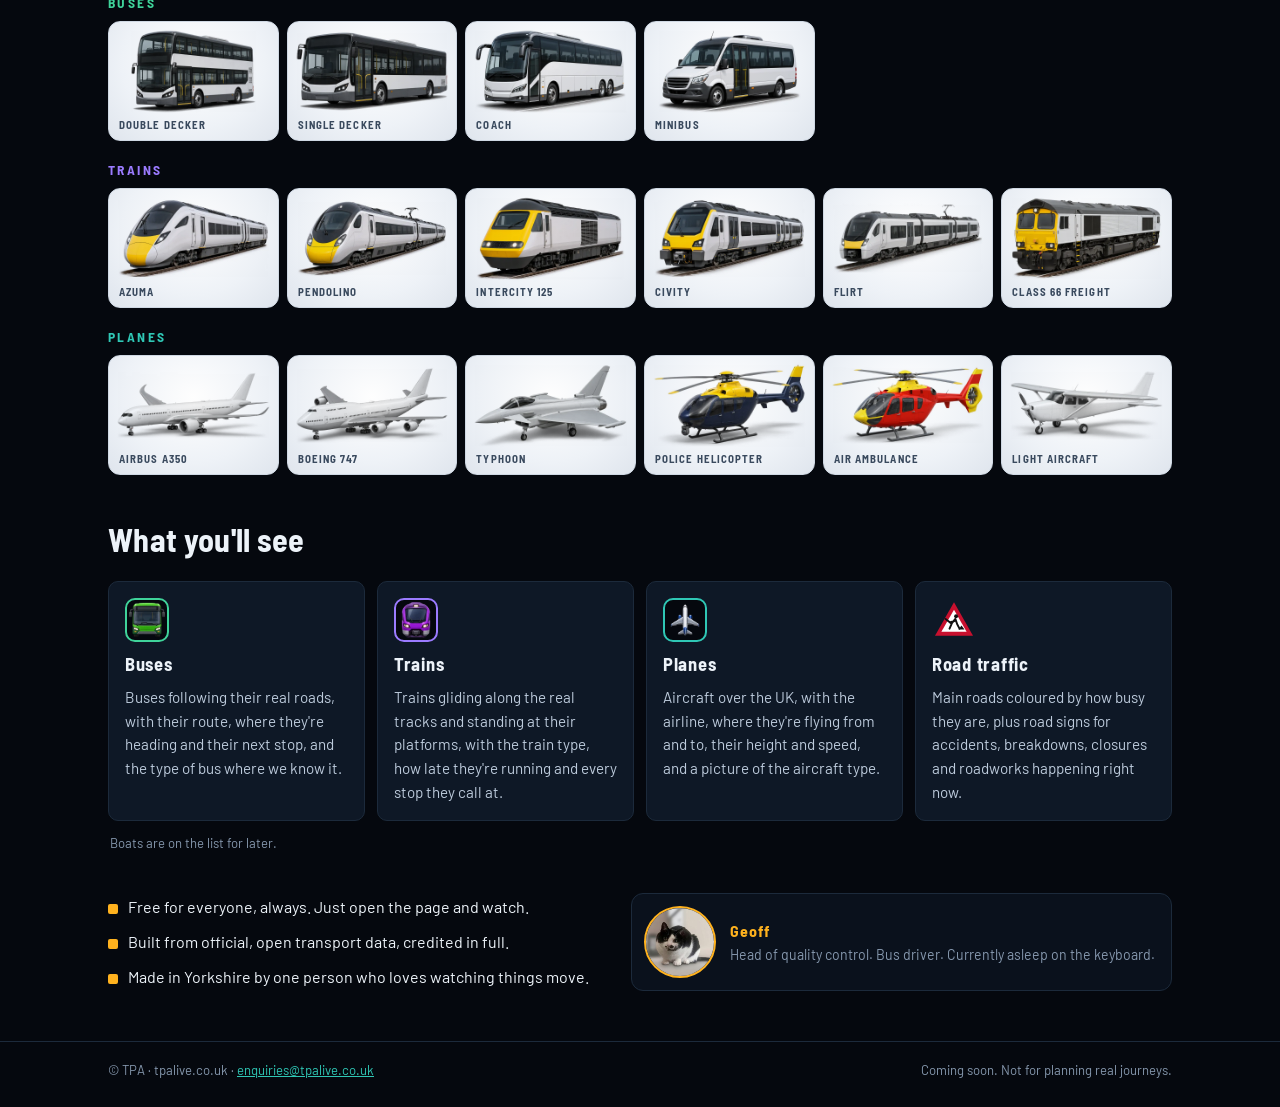
==== commit 101f5233: "Holding page shows launch-day TPA; kit gives trains 450 MB Co-Authored-By: Claude Opus 5.5 <noreply@" ====
--- a/v4/web/coming-soon/index.html
+++ b/v4/web/coming-soon/index.html
@@ -7,7 +7,8 @@
 <meta name="description" content="TPA: buses, trains, planes and road traffic moving live on one map of the UK. Free for everyone. Coming soon.">
 <meta name="theme-color" content="#05080e">
 <style>
-/* TPA coming-soon page (kit 4.16; 4.22.1: new icons, the fleet, Geoff's bus). Control-room look: navy-black, departure-board amber, signal teal.
+/* TPA coming-soon page (kit 4.16; 4.22.1: new icons, the fleet, Geoff's bus; 12 Nov 2026: shows what launch day looks like -
+   planes and their pictures, bus types, traffic signs, the owner's plane icon). Control-room look: navy-black, departure-board amber, signal teal.
    Self-contained: own fonts, no outside requests, nothing collected. */
 @font-face{font-family:'TPA Sans';src:url(fonts/Barlow-Regular.woff) format('woff');font-weight:400;font-display:swap}
 @font-face{font-family:'TPA Sans';src:url(fonts/Barlow-SemiBold.woff) format('woff');font-weight:600;font-display:swap}
@@ -59,21 +60,24 @@
 .m3{color:var(--teal);animation-duration:9s;animation-delay:-3s;border-radius:50%;top:28%}
 .m4{color:var(--purple);animation-duration:17s;animation-delay:-12s}
 @keyframes glide{from{transform:translateX(0)}to{transform:translateX(calc(100vw + 120px))}}
-.m3 svg{transform:rotate(90deg)}
+.m3{border:none;background:none}.m3 img{transform:rotate(90deg)}
 
 .mover.pic{padding:2px;overflow:hidden}.mover.pic img,.card .ic.pic img{width:100%;height:100%;object-fit:contain;display:block}
 .card .ic.pic{padding:2px;overflow:hidden}
 /* the fleet: click any bus or train for a picture of its type */
 .fleet-sec{padding-block:34px 40px}
 .fleet-lead{margin:-6px 0 16px;color:#c9d4e2;max-width:62ch}
-.fleet{display:grid;grid-template-columns:minmax(0,1.35fr) minmax(0,2fr);gap:12px}
-@media (max-width:760px){.fleet{grid-template-columns:minmax(0,1fr)}}
+.fleet{display:grid;gap:18px}
+.group h3{margin:0 0 8px;font-family:var(--sign);font-weight:700;font-size:.85rem;letter-spacing:.18em;text-transform:uppercase}
+.row6{display:grid;grid-template-columns:repeat(6,minmax(0,1fr));gap:8px}
+@media (max-width:860px){.row6{grid-template-columns:repeat(3,minmax(0,1fr))}}
+@media (max-width:420px){.row6{grid-template-columns:repeat(2,minmax(0,1fr))}}
+.fleet .plate{padding:6px}
+.fleet .plate figcaption{font-size:.68rem;padding-top:2px}
+.card .ic.sign{border:none;background:none}.card .ic.sign svg{width:42px;height:42px}
 .plate{margin:0;border-radius:12px;border:1px solid #cfd8e3;background:radial-gradient(ellipse at 50% 35%,#ffffff 0,#eef2f7 60%,#dfe5ed 100%);padding:10px;display:grid;align-content:space-between}
 .plate img{display:block;width:100%;height:auto;mix-blend-mode:multiply}
 .plate figcaption{color:#3a4a5e;font-size:.8rem;font-family:var(--sign);letter-spacing:.1em;text-transform:uppercase;padding:4px 4px 0}
-.trains{display:grid;grid-template-columns:repeat(3,minmax(0,1fr));gap:8px}
-.trains .plate{padding:6px}
-.trains .plate figcaption{font-size:.68rem;padding-top:2px}
 /* screen */
 .screen-sec{padding-block:30px}
 .monitor{border:1px solid var(--line2);border-radius:12px;background:var(--panel);padding:10px;box-shadow:0 30px 80px -30px rgba(255,178,30,.18),0 0 0 1px rgba(255,255,255,.02)}
@@ -130,7 +134,7 @@
     <div class="rail"></div>
     <div class="mover m1 pic"><img src="pics/icon-train.webp" alt=""></div>
     <div class="mover m2 pic"><img src="pics/icon-bus.webp" alt=""></div>
-    <div class="mover m3"><svg viewBox="0 0 32 32"><path fill="currentColor" d="M16 1.8c1.25 0 2.05 1.7 2.05 3.7V12l10.95 6.6v3.1L18.05 18.6V25l3.6 2.7v2.5L16 28.7l-5.65 1.5v-2.5l3.6-2.7v-6.4L3 21.7v-3.1L13.95 12V5.5c0-2 .8-3.7 2.05-3.7Z"/></svg></div>
+    <div class="mover m3 pic"><img src="pics/icon-plane.webp" alt=""></div>
     <div class="mover m4 pic"><img src="pics/icon-train.webp" alt=""></div>
   </div>
 
@@ -138,34 +142,47 @@
     <h2 id="ph">A first look</h2>
     <div class="monitor">
       <div class="bar"><span>TPA · live UK transport map</span><span class="live">● Preview</span></div>
-      <img src="preview.jpg" alt="A preview of TPA: a dark map of the UK with bus, train and plane icons and coloured road traffic" width="1600" height="722" onerror="document.getElementById('preview-sec').hidden=true">
+      <img src="preview.jpg" alt="A preview of TPA over York: buses, trains and planes on the map, roads coloured by traffic, and roadworks signs" width="1600" height="720" onerror="document.getElementById('preview-sec').hidden=true">
     </div>
-    <p class="caption">Taken from the test version over York. Map data © OpenStreetMap contributors, map style by OpenFreeMap, traffic flow © TomTom.</p>
+    <p class="caption">Taken from the test version over York, 12 November 2026. Map data © OpenStreetMap contributors, map style by OpenFreeMap, traffic flow and incidents © TomTom, aircraft from FlyItalyADSB.</p>
   </section>
 
   <section class="fleet-sec" aria-labelledby="fh">
     <h2 id="fh">Click anything</h2>
-    <p class="fleet-lead">Tap a bus or a train to see where it's going, and a picture of what it is: TPA's own drawings, from a Pendolino to a Class 66 freight engine.</p>
+    <p class="fleet-lead">Tap a bus, train or plane to see where it's going, and a picture of what it is: TPA's own drawings, from a double decker to a Pendolino to an Airbus A350.</p>
     <div class="fleet">
-      <figure class="plate"><img src="pics/bus-geoff.webp" alt="Geoff the cat giving a thumbs up from the driver's seat of a TPA bus" width="720" height="400" loading="lazy"><figcaption>Every bus · driver: Geoff</figcaption></figure>
-      <div class="trains">
-        <figure class="plate"><img src="pics/c800.webp" alt="" width="720" height="400" loading="lazy"><figcaption>Azuma</figcaption></figure>
-        <figure class="plate"><img src="pics/c390.webp" alt="" width="720" height="400" loading="lazy"><figcaption>Pendolino</figcaption></figure>
-        <figure class="plate"><img src="pics/c43.webp" alt="" width="720" height="400" loading="lazy"><figcaption>InterCity 125</figcaption></figure>
-        <figure class="plate"><img src="pics/c195.webp" alt="" width="720" height="400" loading="lazy"><figcaption>Civity</figcaption></figure>
-        <figure class="plate"><img src="pics/c755.webp" alt="" width="720" height="400" loading="lazy"><figcaption>FLIRT</figcaption></figure>
-        <figure class="plate"><img src="pics/c66.webp" alt="" width="720" height="400" loading="lazy"><figcaption>Class 66 freight</figcaption></figure>
-      </div>
+      <div class="group"><h3 style="color:var(--green)">Buses</h3><div class="row6">
+          <figure class="plate"><img src="pics/bus-dd.webp" alt="A double decker bus" width="720" height="400" loading="lazy"><figcaption>Double decker</figcaption></figure>
+          <figure class="plate"><img src="pics/bus-sd.webp" alt="A single decker bus" width="720" height="400" loading="lazy"><figcaption>Single decker</figcaption></figure>
+          <figure class="plate"><img src="pics/bus-coach.webp" alt="A coach" width="720" height="400" loading="lazy"><figcaption>Coach</figcaption></figure>
+          <figure class="plate"><img src="pics/bus-mini.webp" alt="A minibus" width="720" height="400" loading="lazy"><figcaption>Minibus</figcaption></figure>
+      </div></div>
+      <div class="group"><h3 style="color:var(--purple)">Trains</h3><div class="row6">
+          <figure class="plate"><img src="pics/c800.webp" alt="" width="720" height="400" loading="lazy"><figcaption>Azuma</figcaption></figure>
+          <figure class="plate"><img src="pics/c390.webp" alt="" width="720" height="400" loading="lazy"><figcaption>Pendolino</figcaption></figure>
+          <figure class="plate"><img src="pics/c43.webp" alt="" width="720" height="400" loading="lazy"><figcaption>InterCity 125</figcaption></figure>
+          <figure class="plate"><img src="pics/c195.webp" alt="" width="720" height="400" loading="lazy"><figcaption>Civity</figcaption></figure>
+          <figure class="plate"><img src="pics/c755.webp" alt="" width="720" height="400" loading="lazy"><figcaption>FLIRT</figcaption></figure>
+          <figure class="plate"><img src="pics/c66.webp" alt="" width="720" height="400" loading="lazy"><figcaption>Class 66 freight</figcaption></figure>
+      </div></div>
+      <div class="group"><h3 style="color:var(--teal)">Planes</h3><div class="row6">
+          <figure class="plate"><img src="pics/p-a350.webp" alt="" width="720" height="400" loading="lazy"><figcaption>Airbus A350</figcaption></figure>
+          <figure class="plate"><img src="pics/p-b747.webp" alt="" width="720" height="400" loading="lazy"><figcaption>Boeing 747</figcaption></figure>
+          <figure class="plate"><img src="pics/p-typhoon.webp" alt="" width="720" height="400" loading="lazy"><figcaption>Typhoon</figcaption></figure>
+          <figure class="plate"><img src="pics/p-police.webp" alt="" width="720" height="400" loading="lazy"><figcaption>Police helicopter</figcaption></figure>
+          <figure class="plate"><img src="pics/p-ambulance.webp" alt="" width="720" height="400" loading="lazy"><figcaption>Air ambulance</figcaption></figure>
+          <figure class="plate"><img src="pics/p-cessna.webp" alt="" width="720" height="400" loading="lazy"><figcaption>Light aircraft</figcaption></figure>
+      </div></div>
     </div>
   </section>
 
   <section aria-labelledby="eh">
     <h2 id="eh">What you'll see</h2>
     <div class="cards">
-      <article class="card"><span class="ic pic" style="color:var(--green)"><img src="pics/icon-bus.webp" alt=""></span><h3>Buses</h3><p>Buses following their real roads, with where they're heading and their next stop. Driven by Geoff, obviously.</p></article>
-      <article class="card"><span class="ic pic" style="color:var(--purple)"><img src="pics/icon-train.webp" alt=""></span><h3>Trains</h3><p>Trains gliding along the real tracks, standing at their platforms, with the train type and how late they're running.</p></article>
-      <article class="card"><span class="ic" style="color:var(--teal)"><svg viewBox="0 0 32 32"><path fill="currentColor" d="M16 1.8c1.25 0 2.05 1.7 2.05 3.7V12l10.95 6.6v3.1L18.05 18.6V25l3.6 2.7v2.5L16 28.7l-5.65 1.5v-2.5l3.6-2.7v-6.4L3 21.7v-3.1L13.95 12V5.5c0-2 .8-3.7 2.05-3.7Z"/></svg></span><h3>Planes</h3><p>Aircraft over the UK, from airline and aircraft type to the moment they touch down.</p></article>
-      <article class="card"><span class="ic" style="color:var(--amber)"><svg viewBox="0 0 32 32"><path fill="currentColor" d="M4 26 12 6h3l-1 6h4l-1-6h3l8 20h-6l-1-5h-6l-1 5Zm9-9h6l-.6-3h-4.8Z"/></svg></span><h3>Road traffic</h3><p>Main roads coloured by how busy they are, refreshed every ten minutes.</p></article>
+      <article class="card"><span class="ic pic" style="color:var(--green)"><img src="pics/icon-bus.webp" alt=""></span><h3>Buses</h3><p>Buses following their real roads, with their route, where they're heading and their next stop, and the type of bus where we know it.</p></article>
+      <article class="card"><span class="ic pic" style="color:var(--purple)"><img src="pics/icon-train.webp" alt=""></span><h3>Trains</h3><p>Trains gliding along the real tracks and standing at their platforms, with the train type, how late they're running and every stop they call at.</p></article>
+      <article class="card"><span class="ic pic" style="color:var(--teal)"><img src="pics/icon-plane.webp" alt=""></span><h3>Planes</h3><p>Aircraft over the UK, with the airline, where they're flying from and to, their height and speed, and a picture of the aircraft type.</p></article>
+      <article class="card"><span class="ic sign"><svg viewBox="0 0 32 32"><path d="M16 2.5 30.5 28H1.5Z" fill="#c8102e"/><path d="M16 8.2 25.6 25H6.4Z" fill="#fff"/><circle cx="17.6" cy="13.2" r="1.5" fill="#111"/><path d="M17 15.2 14.4 18.4 12.6 22.6M17 15.2l1.5 4.2 1.7 3.2M16.3 16.8l-3.5 1M14 18.6 9.6 15.2" stroke="#111" stroke-width="1.5" fill="none" stroke-linecap="round"/><path d="M19.4 23.2h4.6l-2.3-3z" fill="#111"/></svg></span><h3>Road traffic</h3><p>Main roads coloured by how busy they are, plus road signs for accidents, breakdowns, closures and roadworks happening right now.</p></article>
     </div>
     <p class="caption" style="margin-top:12px">Boats are on the list for later.</p>
   </section>
